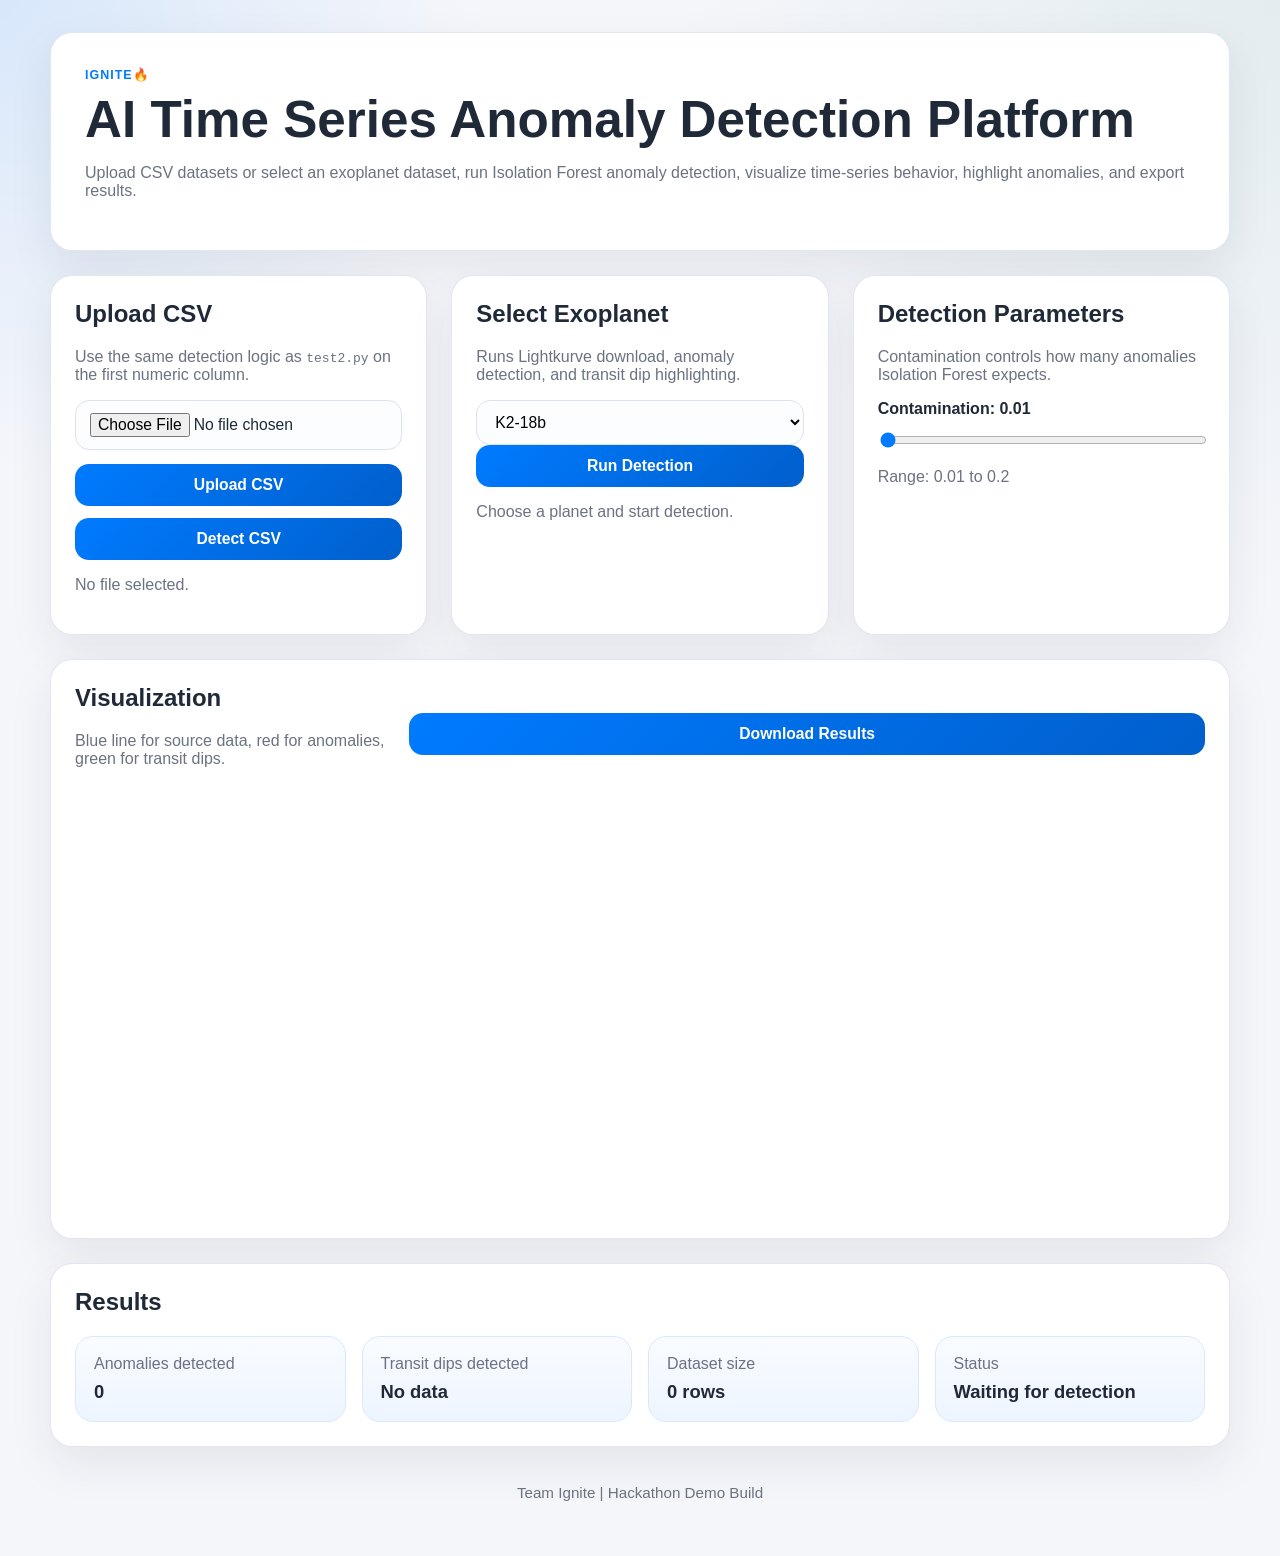
==== index.html @ 2be3b3ba "Frontend: commit 1 basic layout" ====
<!DOCTYPE html>
<html lang="en">
<head>
    <meta charset="UTF-8">
    <meta name="viewport" content="width=device-width, initial-scale=1.0">
    <title>AI Time Series Anomaly Detection</title>
    <link rel="stylesheet" href="style.css">
    <script src="https://cdn.plot.ly/plotly-2.35.2.min.js"></script>
</head>
<body>
    <div class="page-shell">
        <header class="hero-card">
            <p class="eyebrow">IGNITE🔥</p>
            <h1>AI Time Series Anomaly Detection Platform</h1>
            <p class="hero-copy">
                Upload CSV datasets or select an exoplanet dataset, run Isolation Forest anomaly detection,
                visualize time-series behavior, highlight anomalies, and export results.
            </p>
        </header>

        <main class="dashboard-grid">
            <section class="card">
                <h2>Upload CSV</h2>
                <p class="section-copy">Use the same detection logic as <code>test2.py</code> on the first numeric column.</p>
                <input id="csvFile" type="file" accept=".csv">
                <div class="button-row">
                    <button id="uploadButton" type="button">Upload CSV</button>
                    <button id="detectCsvButton" type="button">Detect CSV</button>
                </div>
                <p id="uploadStatus" class="status-text">No file selected.</p>
            </section>

            <section class="card">
                <h2>Select Exoplanet</h2>
                <p class="section-copy">Runs Lightkurve download, anomaly detection, and transit dip highlighting.</p>
                <select id="planetSelect">
                    <option value="K2-18b">K2-18b</option>
                    <option value="Kepler-10b">Kepler-10b</option>
                    <option value="Kepler-22b">Kepler-22b</option>
                    <option value="Kepler-452b">Kepler-452b</option>
                    <option value="WASP-12b">WASP-12b</option>
                    <option value="HAT-P-7b">HAT-P-7b</option>
                </select>
                <button id="detectPlanetButton" type="button">Run Detection</button>
                <p id="planetStatus" class="status-text">Choose a planet and start detection.</p>
            </section>

            <section class="card">
                <h2>Detection Parameters</h2>
                <p class="section-copy">Contamination controls how many anomalies Isolation Forest expects.</p>
                <label for="contaminationSlider">Contamination: <span id="contaminationValue">0.01</span></label>
                <input id="contaminationSlider" type="range" min="0.01" max="0.2" step="0.01" value="0.01">
                <p class="status-text">Range: 0.01 to 0.2</p>
            </section>

            <section class="card card-wide">
                <div class="section-header">
                    <div>
                        <h2>Visualization</h2>
                        <p class="section-copy">Blue line for source data, red for anomalies, green for transit dips.</p>
                    </div>
                    <button id="downloadButton" type="button">Download Results</button>
                </div>
                <div id="graph" class="graph-panel"></div>
            </section>

            <section class="card card-wide">
                <h2>Results</h2>
                <div id="results" class="results-grid">
                    <div class="result-item">
                        <span class="result-label">Anomalies detected</span>
                        <strong id="anomaliesCount">0</strong>
                    </div>
                    <div class="result-item">
                        <span class="result-label">Transit dips detected</span>
                        <strong id="transitCount">No data</strong>
                    </div>
                    <div class="result-item">
                        <span class="result-label">Dataset size</span>
                        <strong id="datasetSize">0 rows</strong>
                    </div>
                    <div class="result-item">
                        <span class="result-label">Status</span>
                        <strong id="resultStatus">Waiting for detection</strong>
                    </div>
                </div>
            </section>
        </main>

        <footer class="footer">
            <p>Team Ignite | Hackathon Demo Build</p>
        </footer>
    </div>

    <script src="script.js"></script>
</body>
</html>
---- style.css ----
:root {
    --primary: #007bff;
    --primary-dark: #005fcc;
    --background: #f5f6fa;
    --card-bg: #ffffff;
    --text: #1f2937;
    --muted: #6b7280;
    --border: #dbe3ef;
    --shadow: 0 18px 45px rgba(22, 34, 51, 0.08);
    --radius: 22px;
}

* {
    box-sizing: border-box;
}

body {
    margin: 0;
    font-family: "Segoe UI", Tahoma, Geneva, Verdana, sans-serif;
    color: var(--text);
    background:
        radial-gradient(circle at top left, rgba(0, 123, 255, 0.12), transparent 24%),
        radial-gradient(circle at top right, rgba(15, 118, 110, 0.08), transparent 30%),
        var(--background);
}

.page-shell {
    width: min(1180px, calc(100% - 32px));
    margin: 0 auto;
    padding: 32px 0 40px;
}

.hero-card,
.card {
    background: var(--card-bg);
    border: 1px solid rgba(219, 227, 239, 0.85);
    border-radius: var(--radius);
    box-shadow: var(--shadow);
}

.hero-card {
    padding: 34px;
    margin-bottom: 24px;
}

.eyebrow {
    margin: 0 0 10px;
    color: var(--primary);
    font-weight: 700;
    letter-spacing: 0.08em;
    text-transform: uppercase;
    font-size: 0.78rem;
}

h1,
h2 {
    margin-top: 0;
}

h1 {
    margin-bottom: 12px;
    font-size: clamp(2rem, 5vw, 3.2rem);
    line-height: 1.1;
}

.hero-copy,
.section-copy,
.status-text,
.footer {
    color: var(--muted);
}

.dashboard-grid {
    display: grid;
    grid-template-columns: repeat(3, minmax(0, 1fr));
    gap: 24px;
}

.card {
    padding: 24px;
}

.card-wide {
    grid-column: 1 / -1;
}

.section-header,
.button-row {
    display: flex;
    gap: 12px;
    justify-content: space-between;
    align-items: center;
}

.button-row {
    justify-content: flex-start;
    flex-wrap: wrap;
    margin-top: 14px;
}

input[type="file"],
select,
button,
input[type="range"] {
    width: 100%;
}

input[type="file"],
select {
    padding: 12px 14px;
    border: 1px solid var(--border);
    border-radius: 14px;
    background: #fbfdff;
    font-size: 0.98rem;
}

button {
    border: none;
    border-radius: 14px;
    padding: 12px 18px;
    background: linear-gradient(135deg, var(--primary), var(--primary-dark));
    color: white;
    cursor: pointer;
    font-size: 0.98rem;
    font-weight: 600;
    transition: transform 0.18s ease, box-shadow 0.18s ease;
}

button:hover {
    transform: translateY(-1px);
    box-shadow: 0 12px 26px rgba(0, 95, 204, 0.22);
}

label {
    display: block;
    margin-bottom: 12px;
    font-weight: 600;
}

input[type="range"] {
    accent-color: var(--primary);
}

.graph-panel {
    width: 100%;
    min-height: 430px;
}

.results-grid {
    display: grid;
    grid-template-columns: repeat(4, minmax(0, 1fr));
    gap: 16px;
}

.result-item {
    padding: 18px;
    border-radius: 18px;
    background: linear-gradient(180deg, #f9fbff, #eef5ff);
    border: 1px solid #d9e8ff;
}

.result-label {
    display: block;
    color: var(--muted);
    margin-bottom: 8px;
}

.result-item strong {
    font-size: 1.15rem;
}

.footer {
    text-align: center;
    padding-top: 22px;
    font-size: 0.95rem;
}

@media (max-width: 980px) {
    .dashboard-grid {
        grid-template-columns: 1fr;
    }

    .results-grid {
        grid-template-columns: repeat(2, minmax(0, 1fr));
    }

    .section-header {
        align-items: flex-start;
        flex-direction: column;
    }
}

@media (max-width: 640px) {
    .page-shell {
        width: min(100% - 20px, 1180px);
        padding-top: 20px;
    }

    .hero-card,
    .card {
        padding: 18px;
        border-radius: 18px;
    }

    .results-grid {
        grid-template-columns: 1fr;
    }
}
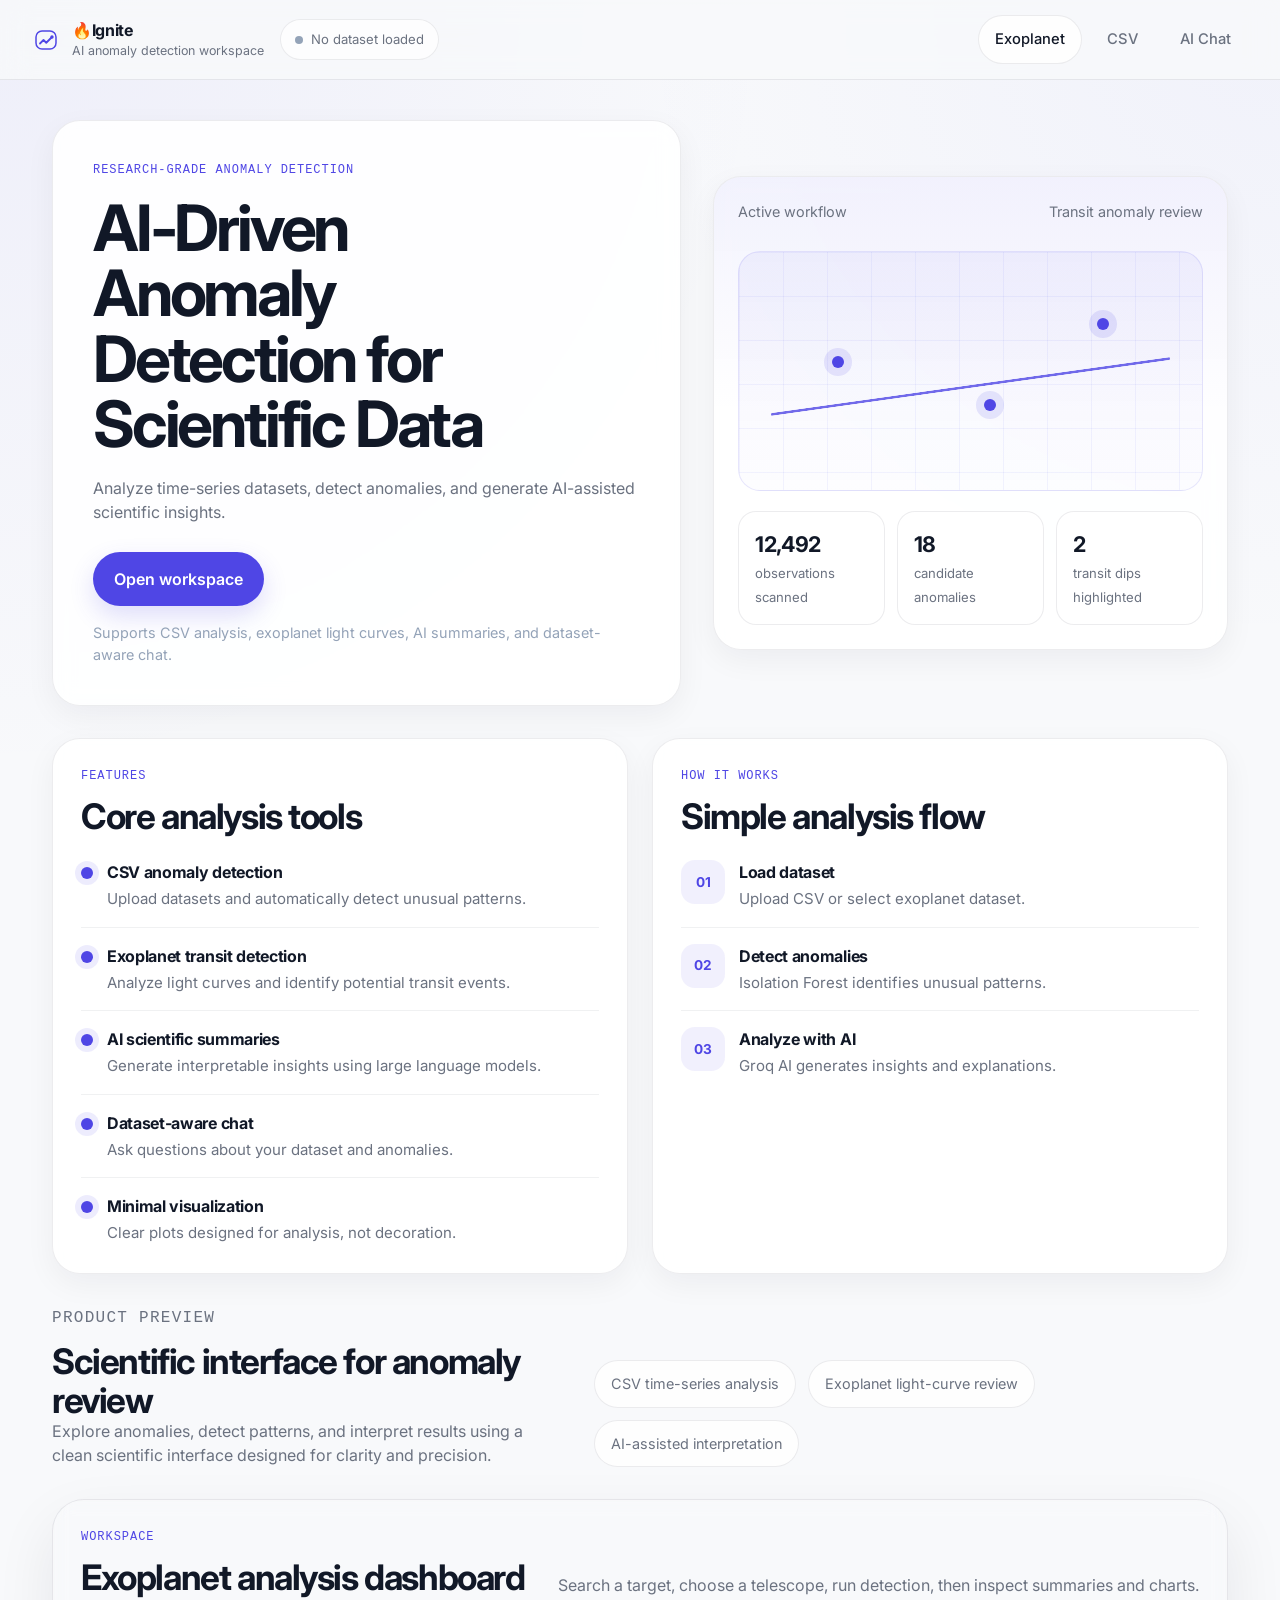
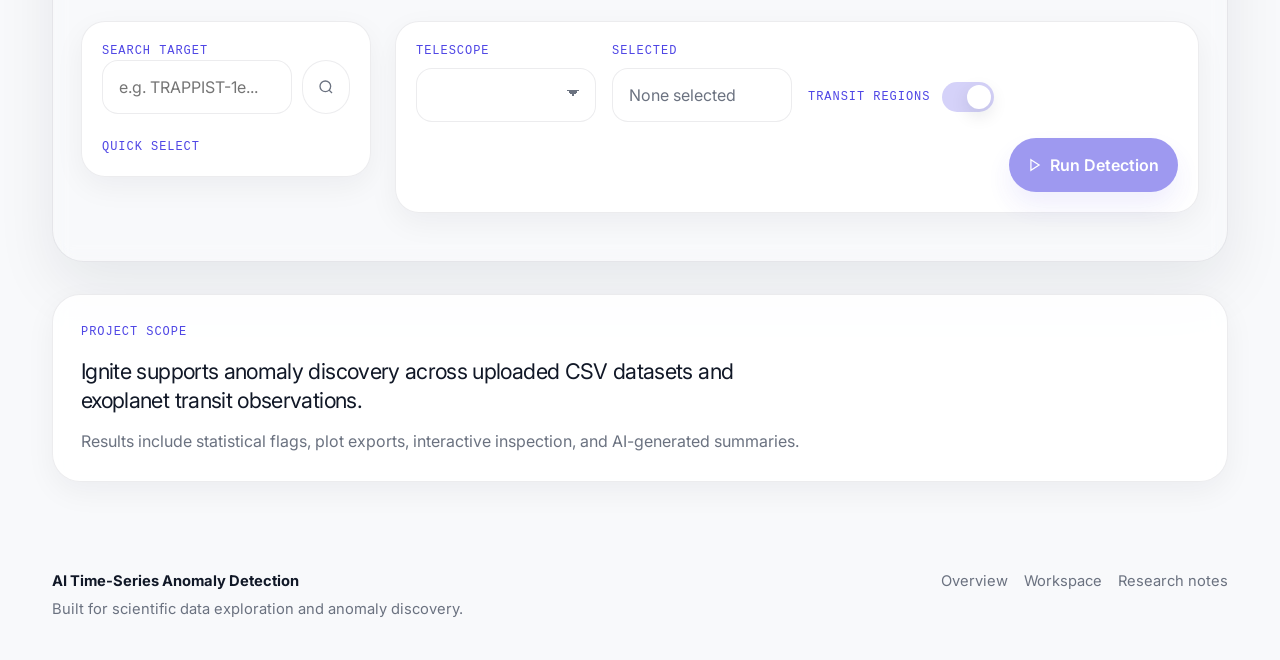
==== commit 2404c152: "feat: added new features and improved UI" ====
--- a/index.html
+++ b/index.html
@@ -1,97 +1,429 @@
 <!DOCTYPE html>
 <html lang="en">
 <head>
-    <meta charset="UTF-8">
-    <meta name="viewport" content="width=device-width, initial-scale=1.0">
-    <title>AI Time Series Anomaly Detection</title>
-    <link rel="stylesheet" href="style.css">
-    <script src="https://cdn.plot.ly/plotly-2.35.2.min.js"></script>
+  <meta charset="UTF-8" />
+  <meta name="viewport" content="width=device-width, initial-scale=1.0" />
+  <meta name="description" content="Ignite: Research-grade AI-driven time-series anomaly detection platform. Analyze exoplanet datasets or upload CSVs for automated insights." />
+  <title>&#128293;Ignite - AI Anomaly Detection</title>
+  <link rel="icon" href="favicon.svg" type="image/svg+xml" />
+  <link rel="stylesheet" href="style.css" />
+  <link rel="preconnect" href="https://fonts.googleapis.com" />
+  <link rel="preconnect" href="https://fonts.gstatic.com" crossorigin />
+  <link href="https://fonts.googleapis.com/css2?family=Inter:wght@400;500;600;700;800&display=swap" rel="stylesheet" />
+  <script src="https://cdn.jsdelivr.net/npm/chart.js@4.4.0/dist/chart.umd.min.js"></script>
+  <script src="https://cdn.jsdelivr.net/npm/marked/marked.min.js"></script>
 </head>
-<body>
-    <div class="page-shell">
-        <header class="hero-card">
-            <p class="eyebrow">IGNITE🔥</p>
-            <h1>AI Time Series Anomaly Detection Platform</h1>
-            <p class="hero-copy">
-                Upload CSV datasets or select an exoplanet dataset, run Isolation Forest anomaly detection,
-                visualize time-series behavior, highlight anomalies, and export results.
-            </p>
-        </header>
-
-        <main class="dashboard-grid">
-            <section class="card">
-                <h2>Upload CSV</h2>
-                <p class="section-copy">Use the same detection logic as <code>test2.py</code> on the first numeric column.</p>
-                <input id="csvFile" type="file" accept=".csv">
-                <div class="button-row">
-                    <button id="uploadButton" type="button">Upload CSV</button>
-                    <button id="detectCsvButton" type="button">Detect CSV</button>
-                </div>
-                <p id="uploadStatus" class="status-text">No file selected.</p>
-            </section>
-
-            <section class="card">
-                <h2>Select Exoplanet</h2>
-                <p class="section-copy">Runs Lightkurve download, anomaly detection, and transit dip highlighting.</p>
-                <select id="planetSelect">
-                    <option value="K2-18b">K2-18b</option>
-                    <option value="Kepler-10b">Kepler-10b</option>
-                    <option value="Kepler-22b">Kepler-22b</option>
-                    <option value="Kepler-452b">Kepler-452b</option>
-                    <option value="WASP-12b">WASP-12b</option>
-                    <option value="HAT-P-7b">HAT-P-7b</option>
-                </select>
-                <button id="detectPlanetButton" type="button">Run Detection</button>
-                <p id="planetStatus" class="status-text">Choose a planet and start detection.</p>
-            </section>
-
-            <section class="card">
-                <h2>Detection Parameters</h2>
-                <p class="section-copy">Contamination controls how many anomalies Isolation Forest expects.</p>
-                <label for="contaminationSlider">Contamination: <span id="contaminationValue">0.01</span></label>
-                <input id="contaminationSlider" type="range" min="0.01" max="0.2" step="0.01" value="0.01">
-                <p class="status-text">Range: 0.01 to 0.2</p>
-            </section>
-
-            <section class="card card-wide">
-                <div class="section-header">
-                    <div>
-                        <h2>Visualization</h2>
-                        <p class="section-copy">Blue line for source data, red for anomalies, green for transit dips.</p>
-                    </div>
-                    <button id="downloadButton" type="button">Download Results</button>
-                </div>
-                <div id="graph" class="graph-panel"></div>
-            </section>
-
-            <section class="card card-wide">
-                <h2>Results</h2>
-                <div id="results" class="results-grid">
-                    <div class="result-item">
-                        <span class="result-label">Anomalies detected</span>
-                        <strong id="anomaliesCount">0</strong>
-                    </div>
-                    <div class="result-item">
-                        <span class="result-label">Transit dips detected</span>
-                        <strong id="transitCount">No data</strong>
-                    </div>
-                    <div class="result-item">
-                        <span class="result-label">Dataset size</span>
-                        <strong id="datasetSize">0 rows</strong>
-                    </div>
-                    <div class="result-item">
-                        <span class="result-label">Status</span>
-                        <strong id="resultStatus">Waiting for detection</strong>
-                    </div>
-                </div>
-            </section>
-        </main>
-
-        <footer class="footer">
-            <p>Team Ignite | Hackathon Demo Build</p>
-        </footer>
+<body id="top">
+  <canvas id="nebula"></canvas>
+
+  <header class="topbar">
+    <div class="topbar-left">
+      <div class="logo">
+        <svg width="28" height="28" viewBox="0 0 28 28" fill="none" aria-hidden="true">
+          <rect x="4" y="5" width="20" height="18" rx="6" stroke="#4f46e5" stroke-width="1.5"/>
+          <path d="M8 17.5L11.5 14L14.25 16.75L20 11" stroke="#4f46e5" stroke-width="1.8" stroke-linecap="round" stroke-linejoin="round"/>
+          <circle cx="20" cy="11" r="1.7" fill="#4f46e5"/>
+        </svg>
+        <div>
+          <span>&#128293;Ignite</span>
+          <small>AI anomaly detection workspace</small>
+        </div>
+      </div>
+      <div class="topbar-pill" id="mission-pill">
+        <span class="pill-dot"></span>
+        <span id="mission-text">No dataset loaded</span>
+      </div>
     </div>
-
-    <script src="script.js"></script>
+    <nav class="topbar-nav">
+      <button class="nav-btn active" data-view="exoplanet">Exoplanet</button>
+      <button class="nav-btn" data-view="csv">CSV</button>
+      <button class="nav-btn" data-view="chat">AI Chat</button>
+    </nav>
+  </header>
+
+  <main id="view-exoplanet" class="view active">
+    <section class="hero-shell">
+      <div class="hero-copy">
+        <div class="eyebrow">Research-grade anomaly detection</div>
+        <h1>AI-Driven Anomaly Detection for Scientific Data</h1>
+        <p class="hero-text">
+          Analyze time-series datasets, detect anomalies, and generate AI-assisted scientific insights.
+        </p>
+        <div class="hero-actions">
+          <a class="primary-cta" href="#workspace">Open workspace</a>
+          <p class="hero-note">Supports CSV analysis, exoplanet light curves, AI summaries, and dataset-aware chat.</p>
+        </div>
+      </div>
+      <div class="hero-visual">
+        <div class="preview-panel">
+          <div class="preview-header">
+            <span>Active workflow</span>
+            <span>Transit anomaly review</span>
+          </div>
+          <div class="preview-chart">
+            <span class="preview-grid"></span>
+            <span class="preview-line"></span>
+            <span class="preview-point point-a"></span>
+            <span class="preview-point point-b"></span>
+            <span class="preview-point point-c"></span>
+          </div>
+          <div class="preview-metrics">
+            <div>
+              <strong>12,492</strong>
+              <span>observations scanned</span>
+            </div>
+            <div>
+              <strong>18</strong>
+              <span>candidate anomalies</span>
+            </div>
+            <div>
+              <strong>2</strong>
+              <span>transit dips highlighted</span>
+            </div>
+          </div>
+        </div>
+      </div>
+    </section>
+
+    <section class="info-grid">
+      <article class="info-card">
+        <p class="section-tag">Features</p>
+        <h2>Core analysis tools</h2>
+        <div class="feature-list">
+          <div class="feature-item">
+            <span class="feature-icon"></span>
+            <div>
+              <h3>CSV anomaly detection</h3>
+              <p>Upload datasets and automatically detect unusual patterns.</p>
+            </div>
+          </div>
+          <div class="feature-item">
+            <span class="feature-icon"></span>
+            <div>
+              <h3>Exoplanet transit detection</h3>
+              <p>Analyze light curves and identify potential transit events.</p>
+            </div>
+          </div>
+          <div class="feature-item">
+            <span class="feature-icon"></span>
+            <div>
+              <h3>AI scientific summaries</h3>
+              <p>Generate interpretable insights using large language models.</p>
+            </div>
+          </div>
+          <div class="feature-item">
+            <span class="feature-icon"></span>
+            <div>
+              <h3>Dataset-aware chat</h3>
+              <p>Ask questions about your dataset and anomalies.</p>
+            </div>
+          </div>
+          <div class="feature-item">
+            <span class="feature-icon"></span>
+            <div>
+              <h3>Minimal visualization</h3>
+              <p>Clear plots designed for analysis, not decoration.</p>
+            </div>
+          </div>
+        </div>
+      </article>
+
+      <article class="info-card">
+        <p class="section-tag">How it works</p>
+        <h2>Simple analysis flow</h2>
+        <div class="steps-list">
+          <div class="step-item">
+            <span class="step-num">01</span>
+            <div>
+              <h3>Load dataset</h3>
+              <p>Upload CSV or select exoplanet dataset.</p>
+            </div>
+          </div>
+          <div class="step-item">
+            <span class="step-num">02</span>
+            <div>
+              <h3>Detect anomalies</h3>
+              <p>Isolation Forest identifies unusual patterns.</p>
+            </div>
+          </div>
+          <div class="step-item">
+            <span class="step-num">03</span>
+            <div>
+              <h3>Analyze with AI</h3>
+              <p>Groq AI generates insights and explanations.</p>
+            </div>
+          </div>
+        </div>
+      </article>
+    </section>
+
+    <section class="product-preview">
+      <div class="preview-copy">
+        <p class="section-tag">Product preview</p>
+        <h2>Scientific interface for anomaly review</h2>
+        <p>
+          Explore anomalies, detect patterns, and interpret results using a clean scientific interface designed for
+          clarity and precision.
+        </p>
+      </div>
+      <div class="trust-strip">
+        <span>CSV time-series analysis</span>
+        <span>Exoplanet light-curve review</span>
+        <span>AI-assisted interpretation</span>
+      </div>
+    </section>
+
+    <section id="workspace" class="workspace-shell">
+      <div class="workspace-head">
+        <div>
+          <p class="section-tag">Workspace</p>
+          <h2>Exoplanet analysis dashboard</h2>
+        </div>
+        <p class="workspace-note">Search a target, choose a telescope, run detection, then inspect summaries and charts.</p>
+      </div>
+
+      <div class="workspace-grid">
+        <aside class="sidebar">
+          <div class="sidebar-section">
+            <p class="sidebar-label">Search Target</p>
+            <div class="search-row">
+              <input id="planet-search" type="text" placeholder="e.g. TRAPPIST-1e..." autocomplete="off" />
+              <button id="btn-search" class="icon-btn" title="Search">
+                <svg width="16" height="16" fill="none" stroke="currentColor" stroke-width="2" viewBox="0 0 24 24">
+                  <circle cx="11" cy="11" r="8"/><path d="m21 21-4.35-4.35"/>
+                </svg>
+              </button>
+            </div>
+            <div id="search-results" class="search-results hidden"></div>
+          </div>
+
+          <div class="sidebar-section">
+            <p class="sidebar-label">Quick Select</p>
+            <div id="planet-cards" class="planet-cards"></div>
+          </div>
+        </aside>
+
+        <div class="content-area">
+          <div class="controls-bar">
+            <div class="control-group">
+              <label class="ctrl-label">Telescope</label>
+              <select id="telescope-select" class="ctrl-select"></select>
+            </div>
+            <div class="control-group">
+              <label class="ctrl-label">Selected</label>
+              <div id="selected-planet-display" class="selected-pill">None selected</div>
+            </div>
+            <div class="control-group toggle-group">
+              <label class="ctrl-label">Transit Regions</label>
+              <label class="toggle">
+                <input type="checkbox" id="transit-toggle" checked />
+                <span class="toggle-track"><span class="toggle-thumb"></span></span>
+              </label>
+            </div>
+            <button id="btn-run-exoplanet" class="run-btn" disabled>
+              <span class="run-btn-inner">
+                <svg width="14" height="14" fill="none" stroke="currentColor" stroke-width="2.2" viewBox="0 0 24 24"><polygon points="5 3 19 12 5 21 5 3"/></svg>
+                Run Detection
+              </span>
+              <span class="run-progress"></span>
+            </button>
+          </div>
+
+          <div id="exoplanet-results" class="results-zone hidden">
+            <div id="exo-stats" class="stats-row"></div>
+
+            <div class="plot-tabs">
+              <button class="plot-tab active" data-plot="full">Full Light Curve</button>
+              <button class="plot-tab" data-plot="transit" id="transit-tab-btn">Transit Zoom</button>
+              <button class="plot-tab" data-plot="interactive">Interactive</button>
+            </div>
+
+            <div id="plot-full" class="plot-panel active">
+              <div class="plot-img-wrap">
+                <img id="img-full" src="" alt="Light curve" />
+                <a id="dl-full" class="dl-btn" download="lightcurve.png">Download</a>
+              </div>
+            </div>
+
+            <div id="plot-transit" class="plot-panel hidden">
+              <div class="plot-img-wrap">
+                <img id="img-transit" src="" alt="Transit zoom" />
+                <a id="dl-transit" class="dl-btn" download="transit_zoom.png">Download</a>
+              </div>
+              <p id="no-transit-msg" class="dim-note hidden">No transit zoom available for this dataset.</p>
+            </div>
+
+            <div id="plot-interactive" class="plot-panel hidden">
+              <div class="chart-wrap">
+                <canvas id="interactiveChart"></canvas>
+              </div>
+              <p class="dim-note">Hover over points to see values. Scroll to zoom.</p>
+            </div>
+
+            <div class="ai-card" id="exo-ai-card">
+              <div class="ai-card-header">
+                <span class="ai-icon">AI</span> Analysis
+              </div>
+              <div class="ai-card-body markdown-body" id="exo-ai-body"></div>
+            </div>
+          </div>
+
+          <div id="exo-loading" class="loading-overlay hidden">
+            <div class="loading-orb"></div>
+            <p id="loading-text" class="loading-text">Contacting telescope...</p>
+            <p class="loading-sub">Fetching light curve data</p>
+          </div>
+        </div>
+      </div>
+    </section>
+
+    <section class="social-proof">
+      <div class="proof-card">
+        <p class="section-tag">Project scope</p>
+        <blockquote>
+          Ignite supports anomaly discovery across uploaded CSV datasets and exoplanet transit observations.
+        </blockquote>
+        <p class="proof-meta">Results include statistical flags, plot exports, interactive inspection, and AI-generated summaries.</p>
+      </div>
+    </section>
+  </main>
+
+  <main id="view-csv" class="view hidden">
+    <section class="tool-shell">
+      <div class="tool-header">
+        <div>
+          <p class="section-tag">CSV workflow</p>
+          <h1>Upload a dataset and inspect anomalies with the same analysis pipeline.</h1>
+        </div>
+        <p class="tool-note">Use the existing CSV flow to run detection, compare plots, and review AI interpretation.</p>
+      </div>
+
+      <div class="content-area solo">
+        <div class="upload-panel">
+          <div class="upload-zone" id="upload-zone">
+            <input type="file" id="csv-file" accept=".csv" hidden />
+            <div class="upload-icon-wrap">
+              <svg width="36" height="36" fill="none" stroke="#4f46e5" stroke-width="1.4" viewBox="0 0 24 24">
+                <path d="M21 15v4a2 2 0 0 1-2 2H5a2 2 0 0 1-2-2v-4"/>
+                <polyline points="17 8 12 3 7 8"/>
+                <line x1="12" y1="3" x2="12" y2="15"/>
+              </svg>
+            </div>
+            <p class="upload-title">Drop CSV here</p>
+            <p class="upload-sub">or <span class="link" id="upload-trigger">browse files</span></p>
+            <p id="file-name-display" class="file-chosen"></p>
+          </div>
+
+          <div id="col-row" class="control-group hidden" style="margin-top:1rem;">
+            <label class="ctrl-label">Column</label>
+            <select id="col-select" class="ctrl-select"></select>
+          </div>
+
+          <button id="btn-run-csv" class="run-btn" disabled style="margin-top:1rem;">
+            <span class="run-btn-inner">
+              <svg width="14" height="14" fill="none" stroke="currentColor" stroke-width="2.2" viewBox="0 0 24 24"><polygon points="5 3 19 12 5 21 5 3"/></svg>
+              Run Detection
+            </span>
+            <span class="run-progress"></span>
+          </button>
+        </div>
+
+        <div id="csv-results" class="results-zone hidden">
+          <div id="csv-stats" class="stats-row"></div>
+
+          <div class="plot-tabs">
+            <button class="plot-tab active" data-plot="csv-full">Plot</button>
+            <button class="plot-tab" data-plot="csv-interactive">Interactive</button>
+          </div>
+
+          <div id="plot-csv-full" class="plot-panel active">
+            <div class="plot-img-wrap">
+              <img id="img-csv" src="" alt="CSV plot" />
+              <a id="dl-csv" class="dl-btn" download="anomaly_detection.png">Download</a>
+            </div>
+          </div>
+
+          <div id="plot-csv-interactive" class="plot-panel hidden">
+            <div class="chart-wrap">
+              <canvas id="csvChart"></canvas>
+            </div>
+          </div>
+
+          <div class="ai-card">
+            <div class="ai-card-header"><span class="ai-icon">AI</span> Analysis</div>
+            <div class="ai-card-body markdown-body" id="csv-ai-body"></div>
+          </div>
+        </div>
+
+        <div id="csv-loading" class="loading-overlay hidden">
+          <div class="loading-orb"></div>
+          <p class="loading-text">Analyzing dataset...</p>
+          <p class="loading-sub">Running Isolation Forest</p>
+        </div>
+      </div>
+    </section>
+  </main>
+
+  <main id="view-chat" class="view hidden">
+    <section class="tool-shell">
+      <div class="tool-header">
+        <div>
+          <p class="section-tag">Dataset chat</p>
+          <h1>Ask follow-up questions and review markdown-formatted AI responses.</h1>
+        </div>
+        <p class="tool-note">Chat uses the existing backend context behavior and stays aligned with your latest loaded dataset.</p>
+      </div>
+
+      <div class="content-area solo">
+        <div class="chat-shell">
+          <div class="chat-topbar">
+            <div>
+              <p class="sidebar-label" style="margin:0">Groq AI - LLaMA 3.3 70B</p>
+              <p id="chat-ctx-line" class="dim-note" style="margin-top:3px">No dataset loaded</p>
+            </div>
+            <button id="btn-clear-chat" class="icon-btn ghost">
+              <svg width="14" height="14" fill="none" stroke="currentColor" stroke-width="2" viewBox="0 0 24 24">
+                <polyline points="3 6 5 6 21 6"/><path d="M19 6l-1 14H6L5 6"/><path d="M10 11v6m4-6v6"/>
+              </svg>
+              Clear
+            </button>
+          </div>
+
+          <div id="chat-messages" class="chat-messages">
+            <div class="chat-intro">
+              <p>Ask about anomalies, transit dips, exoplanet science, or your loaded dataset.</p>
+              <p class="dim-note" style="margin-top:.4rem">Type <kbd>exit</kbd> or <kbd>back</kbd> to clear input</p>
+            </div>
+          </div>
+
+          <div class="chat-input-area">
+            <textarea id="chat-input" rows="2" placeholder="Ask a question about your dataset or exoplanet science..."></textarea>
+            <button id="btn-send" class="send-btn">
+              <svg width="16" height="16" fill="none" stroke="currentColor" stroke-width="2.5" viewBox="0 0 24 24">
+                <line x1="22" y1="2" x2="11" y2="13"/><polygon points="22 2 15 22 11 13 2 9 22 2"/>
+              </svg>
+            </button>
+          </div>
+          <p class="dim-note chat-help">
+            <kbd>Ctrl+Enter</kbd> to send
+          </p>
+        </div>
+      </div>
+    </section>
+  </main>
+
+  <footer class="site-footer">
+    <div>
+      <strong>AI Time-Series Anomaly Detection</strong>
+      <span>Built for scientific data exploration and anomaly discovery.</span>
+    </div>
+    <div class="footer-links">
+      <a href="#top">Overview</a>
+      <a href="#workspace">Workspace</a>
+      <a href="#top">Research notes</a>
+    </div>
+  </footer>
+
+  <script src="app.js"></script>
 </body>
 </html>
--- a/style.css
+++ b/style.css
@@ -1,208 +1,1369 @@
 :root {
-    --primary: #007bff;
-    --primary-dark: #005fcc;
-    --background: #f5f6fa;
-    --card-bg: #ffffff;
-    --text: #1f2937;
-    --muted: #6b7280;
-    --border: #dbe3ef;
-    --shadow: 0 18px 45px rgba(22, 34, 51, 0.08);
-    --radius: 22px;
-}
-
-* {
-    box-sizing: border-box;
+  --bg: #f8f9fb;
+  --bg-alt: #eef2ff;
+  --surface: rgba(255, 255, 255, 0.88);
+  --surface-strong: #ffffff;
+  --surface-soft: #f3f5f8;
+  --border: rgba(15, 23, 42, 0.08);
+  --border-strong: rgba(79, 70, 229, 0.18);
+  --text: #111827;
+  --text-soft: #6b7280;
+  --text-faint: #94a3b8;
+  --accent: #4f46e5;
+  --accent-soft: rgba(79, 70, 229, 0.08);
+  --accent-line: rgba(79, 70, 229, 0.16);
+  --success: #16a34a;
+  --danger: #dc2626;
+  --red: #dc2626;
+  --green: #16a34a;
+  --shadow-sm: 0 10px 30px rgba(15, 23, 42, 0.05);
+  --shadow-lg: 0 24px 60px rgba(15, 23, 42, 0.08);
+  --radius-sm: 14px;
+  --radius-md: 20px;
+  --radius-lg: 28px;
+  --font: "Inter", sans-serif;
+  --mono: "SFMono-Regular", Consolas, "Liberation Mono", Menlo, monospace;
+  --topbar-h: 80px;
+  --maxw: 1240px;
+}
+
+*, *::before, *::after {
+  box-sizing: border-box;
+  margin: 0;
+  padding: 0;
+}
+
+html {
+  font-size: 16px;
+  scroll-behavior: smooth;
 }
 
 body {
-    margin: 0;
-    font-family: "Segoe UI", Tahoma, Geneva, Verdana, sans-serif;
-    color: var(--text);
-    background:
-        radial-gradient(circle at top left, rgba(0, 123, 255, 0.12), transparent 24%),
-        radial-gradient(circle at top right, rgba(15, 118, 110, 0.08), transparent 30%),
-        var(--background);
-}
-
-.page-shell {
-    width: min(1180px, calc(100% - 32px));
-    margin: 0 auto;
-    padding: 32px 0 40px;
-}
-
-.hero-card,
-.card {
-    background: var(--card-bg);
-    border: 1px solid rgba(219, 227, 239, 0.85);
-    border-radius: var(--radius);
-    box-shadow: var(--shadow);
-}
-
-.hero-card {
-    padding: 34px;
-    margin-bottom: 24px;
-}
-
-.eyebrow {
-    margin: 0 0 10px;
-    color: var(--primary);
-    font-weight: 700;
-    letter-spacing: 0.08em;
-    text-transform: uppercase;
-    font-size: 0.78rem;
-}
-
-h1,
-h2 {
-    margin-top: 0;
-}
-
-h1 {
-    margin-bottom: 12px;
-    font-size: clamp(2rem, 5vw, 3.2rem);
-    line-height: 1.1;
+  min-height: 100vh;
+  font-family: var(--font);
+  color: var(--text);
+  background:
+    radial-gradient(circle at top left, rgba(79, 70, 229, 0.06), transparent 30%),
+    radial-gradient(circle at top right, rgba(99, 102, 241, 0.05), transparent 25%),
+    var(--bg);
+  line-height: 1.5;
+}
+
+#nebula {
+  display: none;
+}
+
+a {
+  color: inherit;
+  text-decoration: none;
+}
+
+button,
+input,
+select,
+textarea {
+  font: inherit;
+}
+
+.topbar {
+  position: sticky;
+  top: 0;
+  z-index: 100;
+  height: var(--topbar-h);
+  display: flex;
+  align-items: center;
+  justify-content: space-between;
+  gap: 1.5rem;
+  padding: 0 32px;
+  background: rgba(248, 249, 251, 0.82);
+  backdrop-filter: blur(14px);
+  border-bottom: 1px solid var(--border);
+}
+
+.topbar-left {
+  display: flex;
+  align-items: center;
+  gap: 16px;
+  min-width: 0;
+}
+
+.logo {
+  display: flex;
+  align-items: center;
+  gap: 12px;
+}
+
+.logo > div {
+  display: flex;
+  flex-direction: column;
+}
+
+.logo span {
+  font-size: 1rem;
+  font-weight: 700;
+  letter-spacing: -0.02em;
+}
+
+.logo small {
+  color: var(--text-soft);
+  font-size: 0.78rem;
+}
+
+.topbar-pill {
+  display: flex;
+  align-items: center;
+  gap: 8px;
+  max-width: 320px;
+  min-width: 0;
+  padding: 10px 14px;
+  border: 1px solid var(--border);
+  border-radius: 999px;
+  background: rgba(255, 255, 255, 0.65);
+  color: var(--text-soft);
+  font-size: 0.82rem;
+  white-space: nowrap;
+  overflow: hidden;
+  text-overflow: ellipsis;
+}
+
+.topbar-pill.active {
+  border-color: var(--border-strong);
+  color: var(--text);
+}
+
+.pill-dot {
+  width: 8px;
+  height: 8px;
+  border-radius: 50%;
+  background: var(--text-faint);
+  flex-shrink: 0;
+}
+
+.topbar-pill.active .pill-dot {
+  background: var(--accent);
+}
+
+.topbar-nav {
+  display: flex;
+  align-items: center;
+  gap: 8px;
+}
+
+.nav-btn,
+.plot-tab,
+.icon-btn,
+.run-btn,
+.send-btn,
+.dl-btn,
+.primary-cta {
+  border: 1px solid transparent;
+  border-radius: 999px;
+  transition: all 220ms ease;
+}
+
+.nav-btn {
+  padding: 12px 16px;
+  background: transparent;
+  color: var(--text-soft);
+  cursor: pointer;
+  font-size: 0.92rem;
+  font-weight: 500;
+}
+
+.nav-btn:hover,
+.nav-btn.active {
+  color: var(--text);
+  background: rgba(255, 255, 255, 0.72);
+  border-color: var(--border);
+}
+
+.view {
+  max-width: var(--maxw);
+  margin: 0 auto;
+  padding: 40px 32px 56px;
+}
+
+.view.hidden {
+  display: none;
+}
+
+.hero-shell,
+.info-grid,
+.product-preview,
+.workspace-shell,
+.social-proof,
+.tool-shell {
+  margin-bottom: 32px;
+}
+
+.hero-shell {
+  display: grid;
+  grid-template-columns: minmax(0, 1.1fr) minmax(320px, 0.9fr);
+  gap: 32px;
+  align-items: center;
 }
 
 .hero-copy,
-.section-copy,
-.status-text,
-.footer {
-    color: var(--muted);
-}
-
-.dashboard-grid {
-    display: grid;
-    grid-template-columns: repeat(3, minmax(0, 1fr));
-    gap: 24px;
-}
-
-.card {
+.preview-panel,
+.info-card,
+.workspace-shell,
+.proof-card,
+.tool-shell,
+.sidebar,
+.controls-bar,
+.results-zone,
+.upload-panel,
+.chat-shell {
+  border: 1px solid var(--border);
+  background: var(--surface);
+  box-shadow: var(--shadow-sm);
+  backdrop-filter: blur(10px);
+}
+
+.hero-copy,
+.preview-panel,
+.info-card,
+.proof-card,
+.tool-shell {
+  border-radius: var(--radius-lg);
+}
+
+.hero-copy {
+  padding: 40px;
+}
+
+.eyebrow,
+.section-tag,
+.sidebar-label,
+.ctrl-label,
+.chat-role,
+.stat-k,
+.ai-card-header {
+  font-family: var(--mono);
+  font-size: 0.75rem;
+  color: var(--accent);
+  text-transform: uppercase;
+  letter-spacing: 0.08em;
+}
+
+.hero-copy h1,
+.tool-header h1 {
+  margin-top: 16px;
+  font-size: clamp(2.5rem, 5vw, 4.4rem);
+  line-height: 1.02;
+  letter-spacing: -0.05em;
+  max-width: 11ch;
+}
+
+.hero-text,
+.preview-copy p,
+.tool-note,
+.workspace-note,
+.proof-meta {
+  color: var(--text-soft);
+  font-size: 1rem;
+}
+
+.hero-text {
+  margin-top: 20px;
+  max-width: 60ch;
+}
+
+.hero-actions {
+  margin-top: 28px;
+  display: flex;
+  flex-wrap: wrap;
+  align-items: center;
+  gap: 16px;
+}
+
+.primary-cta {
+  display: inline-flex;
+  align-items: center;
+  justify-content: center;
+  padding: 14px 20px;
+  background: var(--accent);
+  color: #fff;
+  font-weight: 600;
+  box-shadow: 0 10px 24px rgba(79, 70, 229, 0.18);
+}
+
+.primary-cta:hover {
+  transform: translateY(-1px);
+  background: #4338ca;
+}
+
+.hero-note {
+  color: var(--text-faint);
+  font-size: 0.9rem;
+}
+
+.preview-panel {
+  padding: 24px;
+  position: relative;
+  overflow: hidden;
+}
+
+.preview-panel::before {
+  content: "";
+  position: absolute;
+  inset: 0;
+  background: linear-gradient(180deg, rgba(79, 70, 229, 0.07), transparent 50%);
+  pointer-events: none;
+}
+
+.preview-header,
+.preview-metrics {
+  position: relative;
+  z-index: 1;
+}
+
+.preview-header {
+  display: flex;
+  justify-content: space-between;
+  gap: 12px;
+  color: var(--text-soft);
+  font-size: 0.9rem;
+}
+
+.preview-chart {
+  position: relative;
+  margin: 28px 0 20px;
+  height: 240px;
+  border-radius: 22px;
+  background: linear-gradient(180deg, rgba(79, 70, 229, 0.06), rgba(79, 70, 229, 0.01));
+  border: 1px solid rgba(79, 70, 229, 0.12);
+  overflow: hidden;
+}
+
+.preview-grid {
+  position: absolute;
+  inset: 0;
+  background-image:
+    linear-gradient(to right, rgba(99, 102, 241, 0.08) 1px, transparent 1px),
+    linear-gradient(to bottom, rgba(99, 102, 241, 0.08) 1px, transparent 1px);
+  background-size: 44px 44px;
+}
+
+.preview-line {
+  position: absolute;
+  left: 32px;
+  right: 32px;
+  top: 56%;
+  height: 2px;
+  background: transparent;
+  border-top: 3px solid rgba(79, 70, 229, 0.8);
+  border-radius: 999px;
+  transform: skewY(-8deg);
+}
+
+.preview-point {
+  position: absolute;
+  width: 12px;
+  height: 12px;
+  border-radius: 50%;
+  background: var(--accent);
+  box-shadow: 0 0 0 8px rgba(79, 70, 229, 0.12);
+}
+
+.point-a { left: 20%; top: 44%; }
+.point-b { left: 53%; top: 62%; }
+.point-c { right: 20%; top: 28%; }
+
+.preview-metrics {
+  display: grid;
+  grid-template-columns: repeat(3, 1fr);
+  gap: 12px;
+}
+
+.preview-metrics div {
+  padding: 16px;
+  border-radius: 18px;
+  background: rgba(255, 255, 255, 0.75);
+  border: 1px solid var(--border);
+}
+
+.preview-metrics strong {
+  display: block;
+  font-size: 1.35rem;
+  letter-spacing: -0.03em;
+}
+
+.preview-metrics span {
+  color: var(--text-soft);
+  font-size: 0.82rem;
+}
+
+.info-grid {
+  display: grid;
+  grid-template-columns: repeat(2, minmax(0, 1fr));
+  gap: 24px;
+}
+
+.info-card {
+  padding: 28px;
+}
+
+.info-card h2,
+.preview-copy h2,
+.workspace-head h2 {
+  margin-top: 12px;
+  font-size: clamp(1.6rem, 3vw, 2.2rem);
+  line-height: 1.1;
+  letter-spacing: -0.04em;
+}
+
+.feature-list,
+.steps-list {
+  margin-top: 24px;
+  display: grid;
+  gap: 16px;
+}
+
+.feature-item,
+.step-item {
+  display: grid;
+  grid-template-columns: auto 1fr;
+  gap: 14px;
+  align-items: start;
+  padding-top: 16px;
+  border-top: 1px solid rgba(15, 23, 42, 0.06);
+}
+
+.feature-item:first-child,
+.step-item:first-child {
+  padding-top: 0;
+  border-top: 0;
+}
+
+.feature-icon {
+  width: 12px;
+  height: 12px;
+  margin-top: 7px;
+  border-radius: 50%;
+  background: var(--accent);
+  box-shadow: 0 0 0 6px rgba(79, 70, 229, 0.1);
+}
+
+.feature-item h3,
+.step-item h3 {
+  font-size: 1rem;
+  letter-spacing: -0.02em;
+}
+
+.feature-item p,
+.step-item p {
+  margin-top: 4px;
+  color: var(--text-soft);
+  font-size: 0.94rem;
+}
+
+.step-num {
+  display: inline-flex;
+  align-items: center;
+  justify-content: center;
+  min-width: 44px;
+  height: 44px;
+  border-radius: 14px;
+  background: var(--accent-soft);
+  color: var(--accent);
+  font-weight: 700;
+  font-size: 0.85rem;
+}
+
+.product-preview {
+  display: grid;
+  grid-template-columns: minmax(0, 0.9fr) minmax(0, 1.1fr);
+  gap: 24px;
+  align-items: end;
+}
+
+.preview-copy {
+  padding-right: 24px;
+}
+
+.trust-strip {
+  display: flex;
+  flex-wrap: wrap;
+  gap: 12px;
+  justify-content: flex-start;
+}
+
+.trust-strip span {
+  padding: 12px 16px;
+  border-radius: 999px;
+  background: rgba(255, 255, 255, 0.78);
+  border: 1px solid var(--border);
+  color: var(--text-soft);
+  font-size: 0.9rem;
+}
+
+.workspace-shell {
+  padding: 28px;
+  border-radius: 32px;
+  background: linear-gradient(180deg, rgba(255, 255, 255, 0.74), rgba(255, 255, 255, 0.9));
+  box-shadow: var(--shadow-lg);
+}
+
+.workspace-head {
+  display: flex;
+  justify-content: space-between;
+  gap: 24px;
+  align-items: end;
+  margin-bottom: 24px;
+}
+
+.workspace-grid {
+  display: grid;
+  grid-template-columns: 290px minmax(0, 1fr);
+  gap: 24px;
+  align-items: start;
+}
+
+.sidebar {
+  position: sticky;
+  top: calc(var(--topbar-h) + 24px);
+  padding: 20px;
+  border-radius: 24px;
+}
+
+.sidebar-section + .sidebar-section {
+  margin-top: 24px;
+}
+
+.search-row {
+  display: flex;
+  gap: 10px;
+}
+
+.search-row input,
+.ctrl-select,
+textarea {
+  width: 100%;
+  border: 1px solid rgba(15, 23, 42, 0.08);
+  border-radius: 16px;
+  background: rgba(255, 255, 255, 0.92);
+  color: var(--text);
+  padding: 14px 16px;
+  outline: none;
+  transition: border-color 220ms ease, box-shadow 220ms ease, background 220ms ease;
+}
+
+.search-row input:focus,
+.ctrl-select:focus,
+textarea:focus {
+  border-color: rgba(79, 70, 229, 0.22);
+  box-shadow: 0 0 0 4px rgba(79, 70, 229, 0.08);
+}
+
+.icon-btn {
+  display: inline-flex;
+  align-items: center;
+  justify-content: center;
+  gap: 8px;
+  min-width: 48px;
+  padding: 12px 14px;
+  cursor: pointer;
+  color: var(--text-soft);
+  background: rgba(255, 255, 255, 0.9);
+  border-color: var(--border);
+}
+
+.icon-btn:hover {
+  background: var(--surface-strong);
+  color: var(--text);
+  border-color: rgba(79, 70, 229, 0.18);
+}
+
+.icon-btn.ghost {
+  background: rgba(255, 255, 255, 0.55);
+}
+
+.search-results {
+  margin-top: 10px;
+  border: 1px solid var(--border);
+  border-radius: 18px;
+  overflow: hidden;
+  background: var(--surface-strong);
+}
+
+.search-result-item {
+  padding: 14px 16px;
+  border-bottom: 1px solid rgba(15, 23, 42, 0.06);
+  cursor: pointer;
+  font-size: 0.92rem;
+}
+
+.search-result-item:last-child {
+  border-bottom: 0;
+}
+
+.search-result-item:hover {
+  background: rgba(79, 70, 229, 0.04);
+}
+
+.search-result-mission {
+  margin-top: 4px;
+  color: var(--text-soft);
+  font-size: 0.78rem;
+}
+
+.planet-cards {
+  display: grid;
+  gap: 10px;
+}
+
+.planet-card {
+  display: flex;
+  align-items: center;
+  gap: 10px;
+  padding: 14px 16px;
+  border: 1px solid rgba(15, 23, 42, 0.06);
+  border-radius: 18px;
+  background: rgba(255, 255, 255, 0.92);
+  cursor: pointer;
+  transition: all 220ms ease;
+}
+
+.planet-card:hover {
+  transform: translateY(-1px);
+  border-color: rgba(79, 70, 229, 0.16);
+}
+
+.planet-card.selected {
+  border-color: rgba(79, 70, 229, 0.24);
+  background: rgba(79, 70, 229, 0.06);
+}
+
+.planet-dot {
+  width: 10px;
+  height: 10px;
+  border-radius: 50%;
+  background: rgba(79, 70, 229, 0.28);
+}
+
+.planet-card.selected .planet-dot {
+  background: var(--accent);
+}
+
+.content-area {
+  min-width: 0;
+  position: relative;
+}
+
+.content-area.solo {
+  max-width: 960px;
+  margin: 0 auto;
+}
+
+.controls-bar,
+.upload-panel,
+.results-zone,
+.chat-shell {
+  border-radius: 24px;
+}
+
+.controls-bar {
+  display: flex;
+  flex-wrap: wrap;
+  align-items: end;
+  gap: 16px;
+  padding: 20px;
+  margin-bottom: 20px;
+}
+
+.control-group {
+  display: flex;
+  flex-direction: column;
+  gap: 8px;
+}
+
+.ctrl-label,
+.sidebar-label {
+  margin-bottom: 0;
+}
+
+.ctrl-select {
+  min-width: 180px;
+  appearance: none;
+  background-image: linear-gradient(45deg, transparent 50%, var(--text-soft) 50%), linear-gradient(135deg, var(--text-soft) 50%, transparent 50%);
+  background-position: calc(100% - 22px) calc(50% - 2px), calc(100% - 16px) calc(50% - 2px);
+  background-size: 6px 6px, 6px 6px;
+  background-repeat: no-repeat;
+}
+
+.selected-pill {
+  min-width: 180px;
+  padding: 14px 16px;
+  border: 1px solid rgba(15, 23, 42, 0.08);
+  border-radius: 16px;
+  background: rgba(255, 255, 255, 0.92);
+  color: var(--text-soft);
+}
+
+.selected-pill.has-value {
+  color: var(--text);
+}
+
+.toggle-group {
+  flex-direction: row;
+  align-items: center;
+  gap: 12px;
+  padding-bottom: 10px;
+}
+
+.toggle {
+  position: relative;
+  cursor: pointer;
+}
+
+.toggle input {
+  display: none;
+}
+
+.toggle-track {
+  position: relative;
+  display: block;
+  width: 52px;
+  height: 30px;
+  border-radius: 999px;
+  background: rgba(15, 23, 42, 0.08);
+  transition: background 220ms ease;
+}
+
+.toggle-thumb {
+  position: absolute;
+  top: 3px;
+  left: 3px;
+  width: 24px;
+  height: 24px;
+  border-radius: 50%;
+  background: #fff;
+  box-shadow: 0 6px 18px rgba(15, 23, 42, 0.12);
+  transition: transform 220ms ease;
+}
+
+.toggle input:checked ~ .toggle-track {
+  background: rgba(79, 70, 229, 0.24);
+}
+
+.toggle input:checked ~ .toggle-track .toggle-thumb {
+  transform: translateX(22px);
+}
+
+.run-btn,
+.send-btn {
+  display: inline-flex;
+  align-items: center;
+  justify-content: center;
+  gap: 10px;
+  cursor: pointer;
+  padding: 14px 18px;
+  background: var(--accent);
+  color: #fff;
+  font-weight: 600;
+  box-shadow: 0 14px 26px rgba(79, 70, 229, 0.16);
+}
+
+.run-btn:hover:not(:disabled),
+.send-btn:hover:not(:disabled) {
+  transform: translateY(-1px);
+  background: #4338ca;
+}
+
+.run-btn {
+  margin-left: auto;
+}
+
+.run-btn:disabled,
+.send-btn:disabled,
+.plot-tab:disabled {
+  opacity: 0.55;
+  cursor: not-allowed;
+  transform: none;
+}
+
+.run-btn-inner {
+  display: inline-flex;
+  align-items: center;
+  gap: 8px;
+}
+
+.run-progress {
+  display: none;
+}
+
+.results-zone {
+  padding: 22px;
+}
+
+.stats-row {
+  display: grid;
+  grid-template-columns: repeat(auto-fit, minmax(150px, 1fr));
+  gap: 14px;
+  margin-bottom: 20px;
+}
+
+.stat-card {
+  padding: 18px;
+  border-radius: 20px;
+  background: rgba(255, 255, 255, 0.92);
+  border: 1px solid rgba(15, 23, 42, 0.06);
+}
+
+.stat-card.info {
+  border-color: rgba(79, 70, 229, 0.16);
+}
+
+.stat-card.transit {
+  border-color: rgba(22, 163, 74, 0.22);
+}
+
+.stat-card.anomaly {
+  border-color: rgba(220, 38, 38, 0.2);
+}
+
+.stat-k {
+  color: var(--text-faint);
+}
+
+.stat-v {
+  margin-top: 8px;
+  font-size: 1.3rem;
+  line-height: 1.05;
+  letter-spacing: -0.04em;
+}
+
+.plot-tabs {
+  display: flex;
+  flex-wrap: wrap;
+  gap: 10px;
+  margin-bottom: 14px;
+}
+
+.plot-tab {
+  padding: 11px 16px;
+  background: rgba(15, 23, 42, 0.04);
+  color: var(--text-soft);
+  cursor: pointer;
+}
+
+.plot-tab:hover,
+.plot-tab.active {
+  background: rgba(79, 70, 229, 0.08);
+  color: var(--accent);
+  border-color: rgba(79, 70, 229, 0.12);
+}
+
+.plot-panel {
+  display: none;
+}
+
+.plot-panel.active {
+  display: block;
+}
+
+.plot-img-wrap,
+.chart-wrap {
+  border-radius: 24px;
+  overflow: hidden;
+  border: 1px solid rgba(15, 23, 42, 0.06);
+  background: #fff;
+}
+
+.plot-img-wrap {
+  position: relative;
+}
+
+.plot-img-wrap img {
+  display: block;
+  width: 100%;
+  height: auto;
+}
+
+.dl-btn {
+  position: absolute;
+  right: 16px;
+  bottom: 16px;
+  padding: 10px 14px;
+  background: rgba(255, 255, 255, 0.88);
+  border-color: rgba(15, 23, 42, 0.08);
+  color: var(--text);
+  font-size: 0.82rem;
+  font-weight: 500;
+}
+
+.dl-btn:hover {
+  background: #fff;
+  border-color: rgba(79, 70, 229, 0.16);
+}
+
+.chart-wrap {
+  height: 420px;
+  padding: 18px;
+}
+
+.chart-wrap canvas {
+  width: 100% !important;
+  height: 100% !important;
+}
+
+.ai-card {
+  margin-top: 18px;
+  border: 1px solid rgba(79, 70, 229, 0.12);
+  border-radius: 24px;
+  overflow: hidden;
+  background: rgba(79, 70, 229, 0.03);
+}
+
+.ai-card-header {
+  padding: 16px 18px;
+  border-bottom: 1px solid rgba(79, 70, 229, 0.08);
+}
+
+.ai-icon {
+  display: inline-block;
+  margin-right: 8px;
+  font-family: var(--font);
+  font-weight: 700;
+}
+
+.ai-card-body {
+  padding: 20px;
+  background: rgba(255, 255, 255, 0.74);
+}
+
+.loading-overlay {
+  position: absolute;
+  inset: 0;
+  display: flex;
+  flex-direction: column;
+  align-items: center;
+  justify-content: center;
+  gap: 12px;
+  border-radius: 24px;
+  background: rgba(248, 249, 251, 0.82);
+  backdrop-filter: blur(10px);
+}
+
+.loading-orb {
+  width: 38px;
+  height: 38px;
+  border: 3px solid rgba(79, 70, 229, 0.14);
+  border-top-color: var(--accent);
+  border-radius: 50%;
+  animation: spin 0.8s linear infinite;
+}
+
+.loading-text {
+  font-weight: 600;
+}
+
+.loading-sub {
+  color: var(--text-soft);
+  font-size: 0.88rem;
+}
+
+@keyframes spin {
+  to {
+    transform: rotate(360deg);
+  }
+}
+
+.social-proof {
+  display: flex;
+}
+
+.proof-card {
+  width: 100%;
+  padding: 28px;
+}
+
+.proof-card blockquote {
+  margin-top: 16px;
+  max-width: 52ch;
+  font-size: 1.35rem;
+  line-height: 1.35;
+  letter-spacing: -0.03em;
+}
+
+.proof-meta {
+  margin-top: 14px;
+}
+
+.tool-shell {
+  padding: 28px;
+}
+
+.tool-header {
+  display: flex;
+  align-items: end;
+  justify-content: space-between;
+  gap: 24px;
+  margin-bottom: 24px;
+}
+
+.tool-header h1 {
+  max-width: 12ch;
+}
+
+.tool-note {
+  max-width: 32ch;
+}
+
+.upload-panel {
+  padding: 24px;
+  margin-bottom: 20px;
+}
+
+.upload-zone {
+  display: flex;
+  flex-direction: column;
+  align-items: center;
+  justify-content: center;
+  gap: 8px;
+  min-height: 250px;
+  border: 1.5px dashed rgba(79, 70, 229, 0.24);
+  border-radius: 22px;
+  background: linear-gradient(180deg, rgba(79, 70, 229, 0.04), rgba(79, 70, 229, 0.01));
+  text-align: center;
+  cursor: pointer;
+  transition: all 220ms ease;
+}
+
+.upload-zone:hover,
+.upload-zone.dragover {
+  background: linear-gradient(180deg, rgba(79, 70, 229, 0.07), rgba(79, 70, 229, 0.02));
+  border-color: rgba(79, 70, 229, 0.32);
+}
+
+.upload-title {
+  font-size: 1.1rem;
+  font-weight: 600;
+  letter-spacing: -0.02em;
+}
+
+.upload-sub,
+.file-chosen,
+.dim-note {
+  color: var(--text-soft);
+  font-size: 0.92rem;
+}
+
+.link {
+  color: var(--accent);
+  cursor: pointer;
+}
+
+.chat-shell {
+  min-height: 720px;
+  overflow: hidden;
+}
+
+.chat-topbar {
+  display: flex;
+  justify-content: space-between;
+  align-items: center;
+  gap: 16px;
+  padding: 18px 20px;
+  border-bottom: 1px solid rgba(15, 23, 42, 0.06);
+}
+
+.chat-messages {
+  min-height: 480px;
+  max-height: 60vh;
+  overflow-y: auto;
+  padding: 24px 20px;
+  display: flex;
+  flex-direction: column;
+  gap: 16px;
+}
+
+.chat-intro {
+  margin: auto;
+  max-width: 520px;
+  text-align: center;
+}
+
+.chat-msg {
+  display: flex;
+  flex-direction: column;
+  max-width: min(100%, 760px);
+}
+
+.chat-msg.user {
+  align-self: flex-end;
+  align-items: flex-end;
+}
+
+.chat-msg.assistant {
+  align-self: flex-start;
+  align-items: flex-start;
+}
+
+.chat-role {
+  color: var(--text-faint);
+  margin-bottom: 8px;
+}
+
+.chat-bubble,
+.chat-thinking {
+  padding: 16px 18px;
+  border-radius: 22px;
+  border: 1px solid rgba(15, 23, 42, 0.06);
+  background: rgba(255, 255, 255, 0.9);
+}
+
+.chat-msg.user .chat-bubble {
+  background: rgba(79, 70, 229, 0.08);
+  border-color: rgba(79, 70, 229, 0.12);
+}
+
+.chat-thinking {
+  display: flex;
+  gap: 6px;
+}
+
+.chat-thinking span {
+  width: 7px;
+  height: 7px;
+  border-radius: 50%;
+  background: var(--text-faint);
+  animation: pulse 1s ease-in-out infinite;
+}
+
+.chat-thinking span:nth-child(2) {
+  animation-delay: 0.15s;
+}
+
+.chat-thinking span:nth-child(3) {
+  animation-delay: 0.3s;
+}
+
+@keyframes pulse {
+  0%, 100% { opacity: 0.35; }
+  50% { opacity: 1; }
+}
+
+.chat-input-area {
+  display: flex;
+  align-items: end;
+  gap: 12px;
+  padding: 18px 20px 12px;
+  border-top: 1px solid rgba(15, 23, 42, 0.06);
+}
+
+textarea {
+  min-height: 78px;
+  resize: none;
+}
+
+.send-btn {
+  min-width: 52px;
+  min-height: 52px;
+}
+
+.chat-help {
+  padding: 0 20px 20px;
+}
+
+.hidden {
+  display: none !important;
+}
+
+kbd {
+  display: inline-flex;
+  align-items: center;
+  justify-content: center;
+  padding: 4px 8px;
+  border-radius: 10px;
+  border: 1px solid rgba(15, 23, 42, 0.08);
+  background: rgba(255, 255, 255, 0.9);
+  font-family: var(--mono);
+  font-size: 0.8rem;
+}
+
+.error-box {
+  margin-top: 6px;
+  padding: 16px 18px;
+  border-radius: 18px;
+  border: 1px solid rgba(220, 38, 38, 0.12);
+  background: rgba(220, 38, 38, 0.05);
+  color: #991b1b;
+}
+
+.markdown-body {
+  color: var(--text);
+}
+
+.markdown-body > * + * {
+  margin-top: 0.8rem;
+}
+
+.markdown-body h1,
+.markdown-body h2,
+.markdown-body h3,
+.markdown-body h4 {
+  font-size: 1.05rem;
+  line-height: 1.3;
+  letter-spacing: -0.02em;
+}
+
+.markdown-body ul,
+.markdown-body ol {
+  padding-left: 1.25rem;
+}
+
+.markdown-body li + li {
+  margin-top: 0.3rem;
+}
+
+.markdown-body code {
+  padding: 0.16rem 0.35rem;
+  border-radius: 8px;
+  background: rgba(15, 23, 42, 0.06);
+  font-family: var(--mono);
+  font-size: 0.92em;
+}
+
+.markdown-body pre {
+  overflow-x: auto;
+  padding: 1rem;
+  border-radius: 16px;
+  background: rgba(15, 23, 42, 0.04);
+  border: 1px solid rgba(15, 23, 42, 0.06);
+}
+
+.markdown-body pre code {
+  padding: 0;
+  background: transparent;
+}
+
+.markdown-body blockquote {
+  padding-left: 1rem;
+  border-left: 3px solid rgba(79, 70, 229, 0.22);
+  color: var(--text-soft);
+}
+
+.site-footer {
+  max-width: var(--maxw);
+  margin: 0 auto;
+  padding: 0 32px 40px;
+  display: flex;
+  justify-content: space-between;
+  gap: 24px;
+  color: var(--text-soft);
+  font-size: 0.92rem;
+}
+
+.site-footer strong {
+  display: block;
+  color: var(--text);
+  margin-bottom: 6px;
+}
+
+.footer-links {
+  display: flex;
+  flex-wrap: wrap;
+  gap: 16px;
+}
+
+.footer-links a:hover {
+  color: var(--accent);
+}
+
+@media (max-width: 1080px) {
+  .hero-shell,
+  .info-grid,
+  .product-preview,
+  .workspace-grid,
+  .tool-header,
+  .workspace-head {
+    grid-template-columns: 1fr;
+    flex-direction: column;
+    align-items: stretch;
+  }
+
+  .workspace-grid {
+    display: flex;
+    flex-direction: column;
+  }
+
+  .sidebar {
+    position: static;
+  }
+
+  .preview-metrics {
+    grid-template-columns: 1fr;
+  }
+}
+
+@media (max-width: 760px) {
+  .topbar {
+    height: auto;
+    padding: 20px;
+    flex-direction: column;
+    align-items: stretch;
+  }
+
+  .topbar-left,
+  .topbar-nav,
+  .hero-actions,
+  .controls-bar,
+  .chat-input-area,
+  .site-footer {
+    flex-direction: column;
+    align-items: stretch;
+  }
+
+  .view {
+    padding: 24px 20px 40px;
+  }
+
+  .hero-copy,
+  .preview-panel,
+  .info-card,
+  .workspace-shell,
+  .proof-card,
+  .tool-shell,
+  .sidebar,
+  .controls-bar,
+  .results-zone,
+  .upload-panel,
+  .chat-shell {
+    border-radius: 22px;
+  }
+
+  .hero-copy,
+  .workspace-shell,
+  .tool-shell {
     padding: 24px;
-}
-
-.card-wide {
-    grid-column: 1 / -1;
-}
-
-.section-header,
-.button-row {
-    display: flex;
-    gap: 12px;
-    justify-content: space-between;
-    align-items: center;
-}
-
-.button-row {
-    justify-content: flex-start;
-    flex-wrap: wrap;
-    margin-top: 14px;
-}
-
-input[type="file"],
-select,
-button,
-input[type="range"] {
+  }
+
+  .hero-copy h1,
+  .tool-header h1 {
+    max-width: none;
+    font-size: 2.4rem;
+  }
+
+  .plot-tab,
+  .run-btn,
+  .send-btn,
+  .primary-cta,
+  .nav-btn {
     width: 100%;
-}
-
-input[type="file"],
-select {
-    padding: 12px 14px;
-    border: 1px solid var(--border);
-    border-radius: 14px;
-    background: #fbfdff;
-    font-size: 0.98rem;
-}
-
-button {
-    border: none;
-    border-radius: 14px;
-    padding: 12px 18px;
-    background: linear-gradient(135deg, var(--primary), var(--primary-dark));
-    color: white;
-    cursor: pointer;
-    font-size: 0.98rem;
-    font-weight: 600;
-    transition: transform 0.18s ease, box-shadow 0.18s ease;
-}
-
-button:hover {
-    transform: translateY(-1px);
-    box-shadow: 0 12px 26px rgba(0, 95, 204, 0.22);
-}
-
-label {
-    display: block;
-    margin-bottom: 12px;
-    font-weight: 600;
-}
-
-input[type="range"] {
-    accent-color: var(--primary);
-}
-
-.graph-panel {
-    width: 100%;
-    min-height: 430px;
-}
-
-.results-grid {
-    display: grid;
-    grid-template-columns: repeat(4, minmax(0, 1fr));
-    gap: 16px;
-}
-
-.result-item {
-    padding: 18px;
-    border-radius: 18px;
-    background: linear-gradient(180deg, #f9fbff, #eef5ff);
-    border: 1px solid #d9e8ff;
-}
-
-.result-label {
-    display: block;
-    color: var(--muted);
-    margin-bottom: 8px;
-}
-
-.result-item strong {
-    font-size: 1.15rem;
-}
-
-.footer {
-    text-align: center;
-    padding-top: 22px;
-    font-size: 0.95rem;
-}
-
-@media (max-width: 980px) {
-    .dashboard-grid {
-        grid-template-columns: 1fr;
-    }
-
-    .results-grid {
-        grid-template-columns: repeat(2, minmax(0, 1fr));
-    }
-
-    .section-header {
-        align-items: flex-start;
-        flex-direction: column;
-    }
-}
-
-@media (max-width: 640px) {
-    .page-shell {
-        width: min(100% - 20px, 1180px);
-        padding-top: 20px;
-    }
-
-    .hero-card,
-    .card {
-        padding: 18px;
-        border-radius: 18px;
-    }
-
-    .results-grid {
-        grid-template-columns: 1fr;
-    }
-}
+    justify-content: center;
+  }
+
+  .run-btn {
+    margin-left: 0;
+  }
+
+  .site-footer {
+    padding: 0 20px 32px;
+  }
+}
+
+.workspace-shell {
+  background-image: url(https://share.google/1QdLeE97kHHdgy2e7b8e3caa7c9fbb1/nebula.png);
+}
